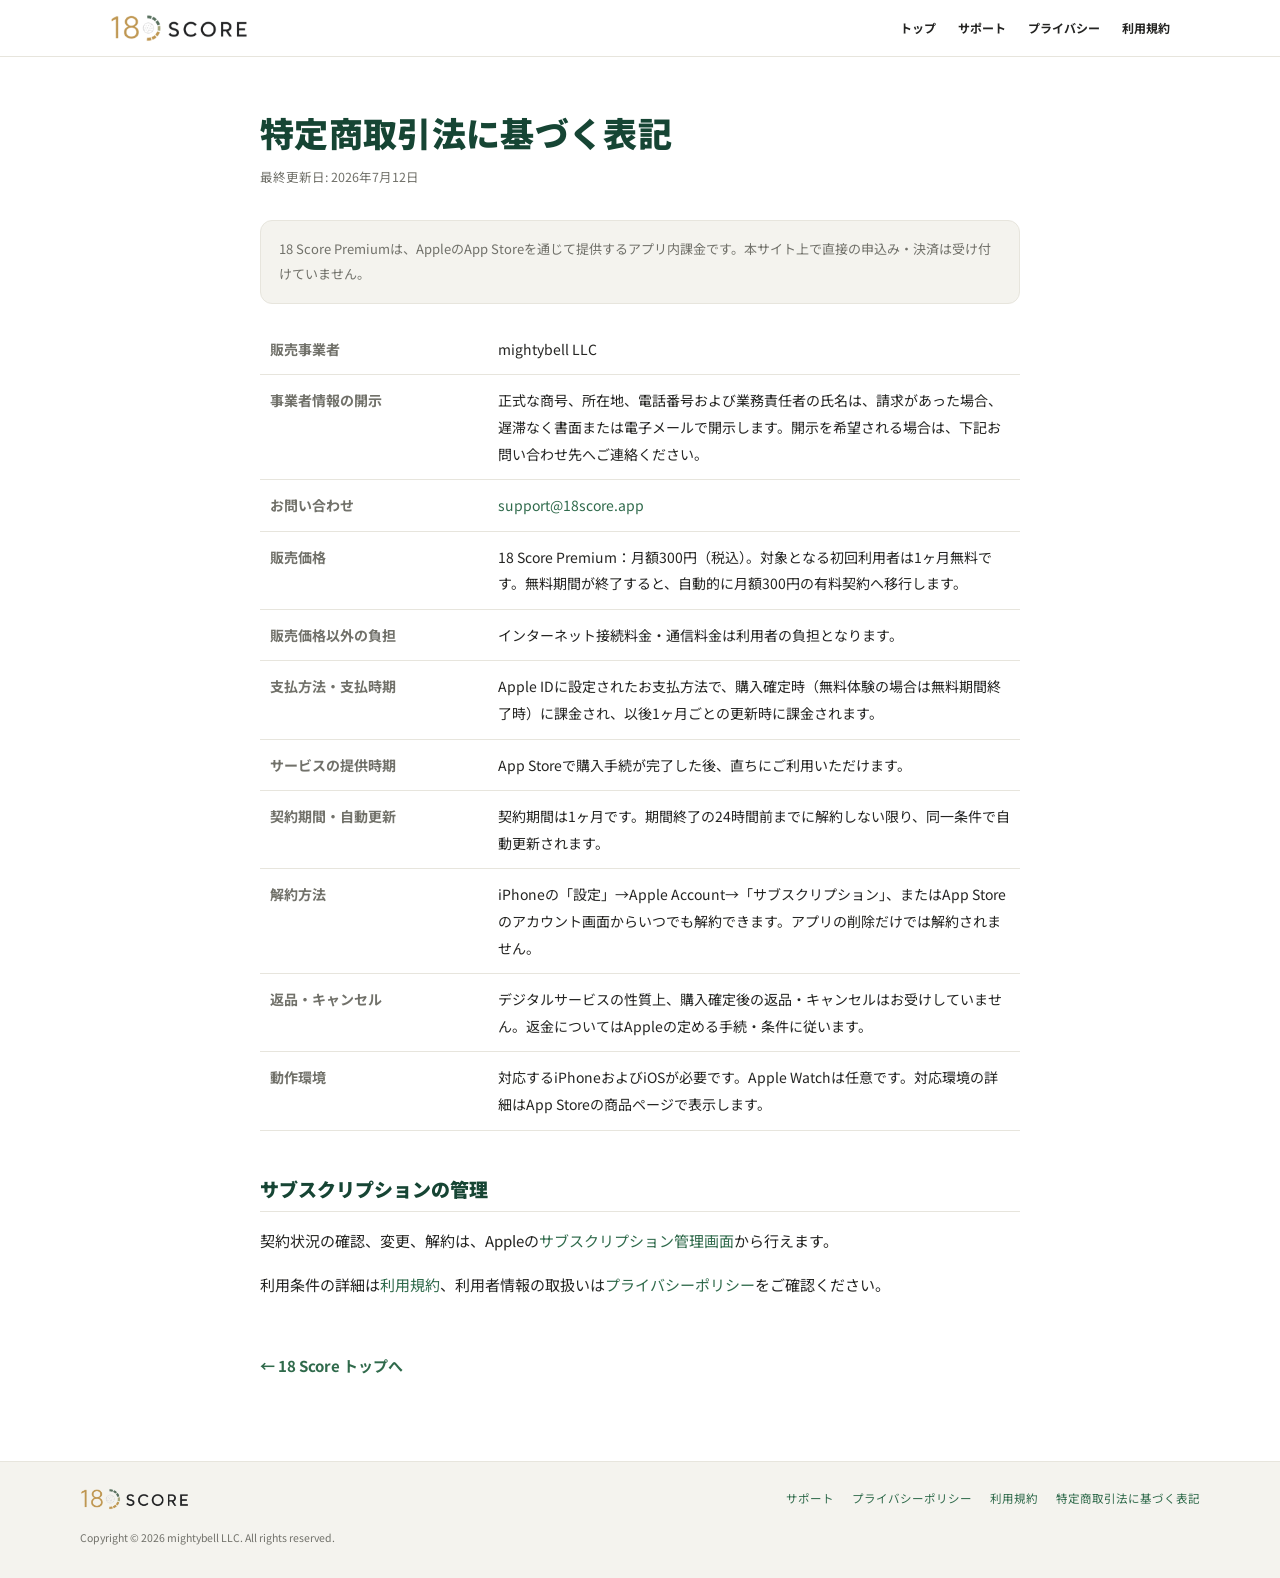
==== commerce/index.html @ 4dce4f88 "site: 社名をmightybell LLCに統一・特商法表記をミニマム化(代表者名を請求開示方式へ)・ライセンスページ削除 Co-Authored-By: Claude Fable 5 <nore" ====
<!doctype html>
<html lang="ja">
<head>
  <meta charset="utf-8">
  <meta name="viewport" content="width=device-width,initial-scale=1">
  <title>特定商取引法に基づく表記｜18 Score</title>
  <meta name="description" content="18 Score Premiumの料金、支払方法、自動更新、解約方法など、特定商取引法に基づく表示事項。">
  <link rel="icon" href="../../design/app_icon_ios_1024.png">
<link rel="preconnect" href="https://fonts.googleapis.com">
<link rel="preconnect" href="https://fonts.gstatic.com" crossorigin>
<link href="https://fonts.googleapis.com/css2?family=Noto+Sans+JP:wght@400;500;700;900&display=swap" rel="stylesheet">
<link rel="stylesheet" href="../assets/style.css">
</head>
<body>
  <header class="site-header">
  <div class="inner">
    <a class="brand-logo" href="../" aria-label="18 Score トップ"><img src="../assets/lp/logo.png" alt="18 Score"></a>
    <nav class="top-nav" aria-label="ページメニュー">
      <a href="../">トップ</a>
      <a href="../support/">サポート</a>
      <a href="../privacy/">プライバシー</a>
      <a href="../terms/">利用規約</a>
    </nav>
  </div>
</header>

  <main>
    <h1>特定商取引法に基づく表記</h1>
    <p class="updated">最終更新日: 2026年7月12日</p>
    <p class="note">18 Score Premiumは、AppleのApp Storeを通じて提供するアプリ内課金です。本サイト上で直接の申込み・決済は受け付けていません。</p>

    <table>
      <tr><th>販売事業者</th><td>mightybell LLC</td></tr>
      <tr><th>事業者情報の開示</th><td>正式な商号、所在地、電話番号および業務責任者の氏名は、請求があった場合、遅滞なく書面または電子メールで開示します。開示を希望される場合は、下記お問い合わせ先へご連絡ください。</td></tr>
      <tr><th>お問い合わせ</th><td><a href="mailto:support@18score.app?subject=%E7%89%B9%E5%AE%9A%E5%95%86%E5%8F%96%E5%BC%95%E6%B3%95%E3%81%AB%E5%9F%BA%E3%81%A5%E3%81%8F%E8%A1%A8%E7%A4%BA%E4%BA%8B%E9%A0%85%E3%81%AE%E9%96%8B%E7%A4%BA%E8%AB%8B%E6%B1%82">support@18score.app</a></td></tr>
      <tr><th>販売価格</th><td>18 Score Premium：月額300円（税込）。対象となる初回利用者は1ヶ月無料です。無料期間が終了すると、自動的に月額300円の有料契約へ移行します。</td></tr>
      <tr><th>販売価格以外の負担</th><td>インターネット接続料金・通信料金は利用者の負担となります。</td></tr>
      <tr><th>支払方法・支払時期</th><td>Apple IDに設定されたお支払方法で、購入確定時（無料体験の場合は無料期間終了時）に課金され、以後1ヶ月ごとの更新時に課金されます。</td></tr>
      <tr><th>サービスの提供時期</th><td>App Storeで購入手続が完了した後、直ちにご利用いただけます。</td></tr>
      <tr><th>契約期間・自動更新</th><td>契約期間は1ヶ月です。期間終了の24時間前までに解約しない限り、同一条件で自動更新されます。</td></tr>
      <tr><th>解約方法</th><td>iPhoneの「設定」→Apple Account→「サブスクリプション」、またはApp Storeのアカウント画面からいつでも解約できます。アプリの削除だけでは解約されません。</td></tr>
      <tr><th>返品・キャンセル</th><td>デジタルサービスの性質上、購入確定後の返品・キャンセルはお受けしていません。返金についてはAppleの定める手続・条件に従います。</td></tr>
      <tr><th>動作環境</th><td>対応するiPhoneおよびiOSが必要です。Apple Watchは任意です。対応環境の詳細はApp Storeの商品ページで表示します。</td></tr>
    </table>

    <h2>サブスクリプションの管理</h2>
    <p>契約状況の確認、変更、解約は、Appleの<a href="https://apps.apple.com/account/subscriptions">サブスクリプション管理画面</a>から行えます。</p>
    <p>利用条件の詳細は<a href="../terms/">利用規約</a>、利用者情報の取扱いは<a href="../privacy/">プライバシーポリシー</a>をご確認ください。</p>

    <a class="back-link" href="../">&larr; 18 Score トップへ</a>
  </main>

  <footer class="site-footer">
  <div class="inner">
    <img src="../assets/lp/logo.png" alt="18 Score">
    <nav class="footer-nav" aria-label="サポート・法務">
      <a href="../support/">サポート</a>
      <a href="../privacy/">プライバシーポリシー</a>
      <a href="../terms/">利用規約</a>
      <a href="../commerce/">特定商取引法に基づく表記</a>
    </nav>
    <div class="footer-copy">Copyright &copy; 2026 mightybell LLC. All rights reserved.</div>
  </div>
</footer>
</body>
</html>
---- assets/style.css ----
/* 18 Score サポート・法務ページ共通スタイル（トップページのLPデザインに準拠） */
:root{
  --green:#164534; --gold:#c9a24a; --btn:#2f6a4b;
  --ink:#242422; --muted:#71716a; --bg:#f4f3ee; --line:#e7e5dd;
  --reading-width:760px;
}
*{box-sizing:border-box}
html{scroll-behavior:smooth;-webkit-text-size-adjust:100%}
body{margin:0;background:#fff;color:var(--ink);font-family:-apple-system,BlinkMacSystemFont,'SF Pro JP','SF Pro Text','Hiragino Sans','Hiragino Kaku Gothic ProN','Noto Sans JP',sans-serif;font-size:15px;line-height:1.9;-webkit-font-smoothing:antialiased}
img{max-width:100%}
a{color:var(--btn);text-decoration:none}
a:hover{color:var(--green);text-decoration:underline}
a:focus-visible{outline:3px solid rgba(201,162,74,.5);outline-offset:3px}

/* ---------- header ---------- */
.site-header{position:sticky;top:0;z-index:50;background:#fff;border-bottom:1px solid var(--line)}
.site-header .inner{max-width:1120px;margin:0 auto;padding:14px 30px;display:flex;align-items:center;justify-content:space-between;gap:20px}
.brand-logo{display:inline-flex;align-items:center}
.brand-logo img{display:block;height:28px;width:auto}
.top-nav{display:flex;align-items:center;gap:22px;flex-wrap:wrap}
.top-nav a{color:var(--ink);font-size:12px;font-weight:700;white-space:nowrap}
.top-nav a:hover{color:var(--green);text-decoration:none}

/* ---------- main（読みものページ） ---------- */
main{width:min(calc(100% - 40px),var(--reading-width));margin:0 auto;padding:52px 0 80px}
main h1{margin:0 0 8px;font-size:clamp(26px,4.5vw,34px);line-height:1.4;font-weight:900;color:var(--green);letter-spacing:.01em}
main h2{margin:44px 0 14px;padding-bottom:8px;border-bottom:1px solid var(--line);font-size:19px;line-height:1.5;font-weight:900;color:var(--green)}
.lede{color:var(--muted);font-size:16px}
.updated{margin:0 0 32px;color:var(--muted);font-size:12.5px}
ul.plain,ol.plain{padding-left:1.4rem}
.plain li{margin:7px 0}
.faq dt{margin-top:22px;font-weight:800}
.faq dd{margin:5px 0 0;color:var(--muted)}
.note{margin:20px 0;padding:16px 18px;border:1px solid var(--line);border-radius:12px;color:var(--muted);background:var(--bg);font-size:13px}
table{width:100%;margin:20px 0;border-collapse:collapse;font-size:14px}
th,td{padding:12px 10px;text-align:left;vertical-align:top;border-bottom:1px solid var(--line)}
th{width:30%;color:var(--muted);font-weight:700}
.mail-cta{display:inline-flex;margin:16px 0;padding:12px 22px;border-radius:8px;color:#fff;background:var(--btn);font-weight:700;box-shadow:0 4px 12px rgba(47,107,75,.28)}
.mail-cta:hover{color:#fff;background:var(--green);text-decoration:none}
.back-link{display:inline-block;margin-top:38px;font-weight:700}
.card-links{display:grid;gap:12px;padding:0;margin:28px 0;list-style:none}
.card-links a{display:block;padding:17px 20px;color:var(--ink);border:1px solid var(--line);border-radius:12px;background:#fff;font-weight:700}
.card-links a:hover{border-color:var(--gold);text-decoration:none}
.card-links span{display:block;color:var(--muted);font-size:12px;font-weight:400}

/* ---------- footer ---------- */
.site-footer{background:var(--bg);border-top:1px solid var(--line);padding:26px 30px 30px}
.site-footer .inner{max-width:1120px;margin:0 auto;display:flex;flex-wrap:wrap;gap:14px 24px;align-items:center;justify-content:space-between}
.site-footer .inner>img{height:22px;width:auto}
.footer-nav{display:flex;flex-wrap:wrap;gap:6px 18px;font-size:11.5px}
.footer-nav a:hover{text-decoration:none}
.footer-copy{width:100%;font-size:10.5px;color:var(--muted);margin-top:4px}

@media(max-width:640px){
  .site-header .inner{padding:12px 18px}
  .top-nav{gap:12px}
  .top-nav a{font-size:11px}
  main{padding:40px 0 64px}
  th{width:34%}
  .site-footer{padding:22px 18px 26px}
}
@media(prefers-reduced-motion:reduce){html{scroll-behavior:auto}}
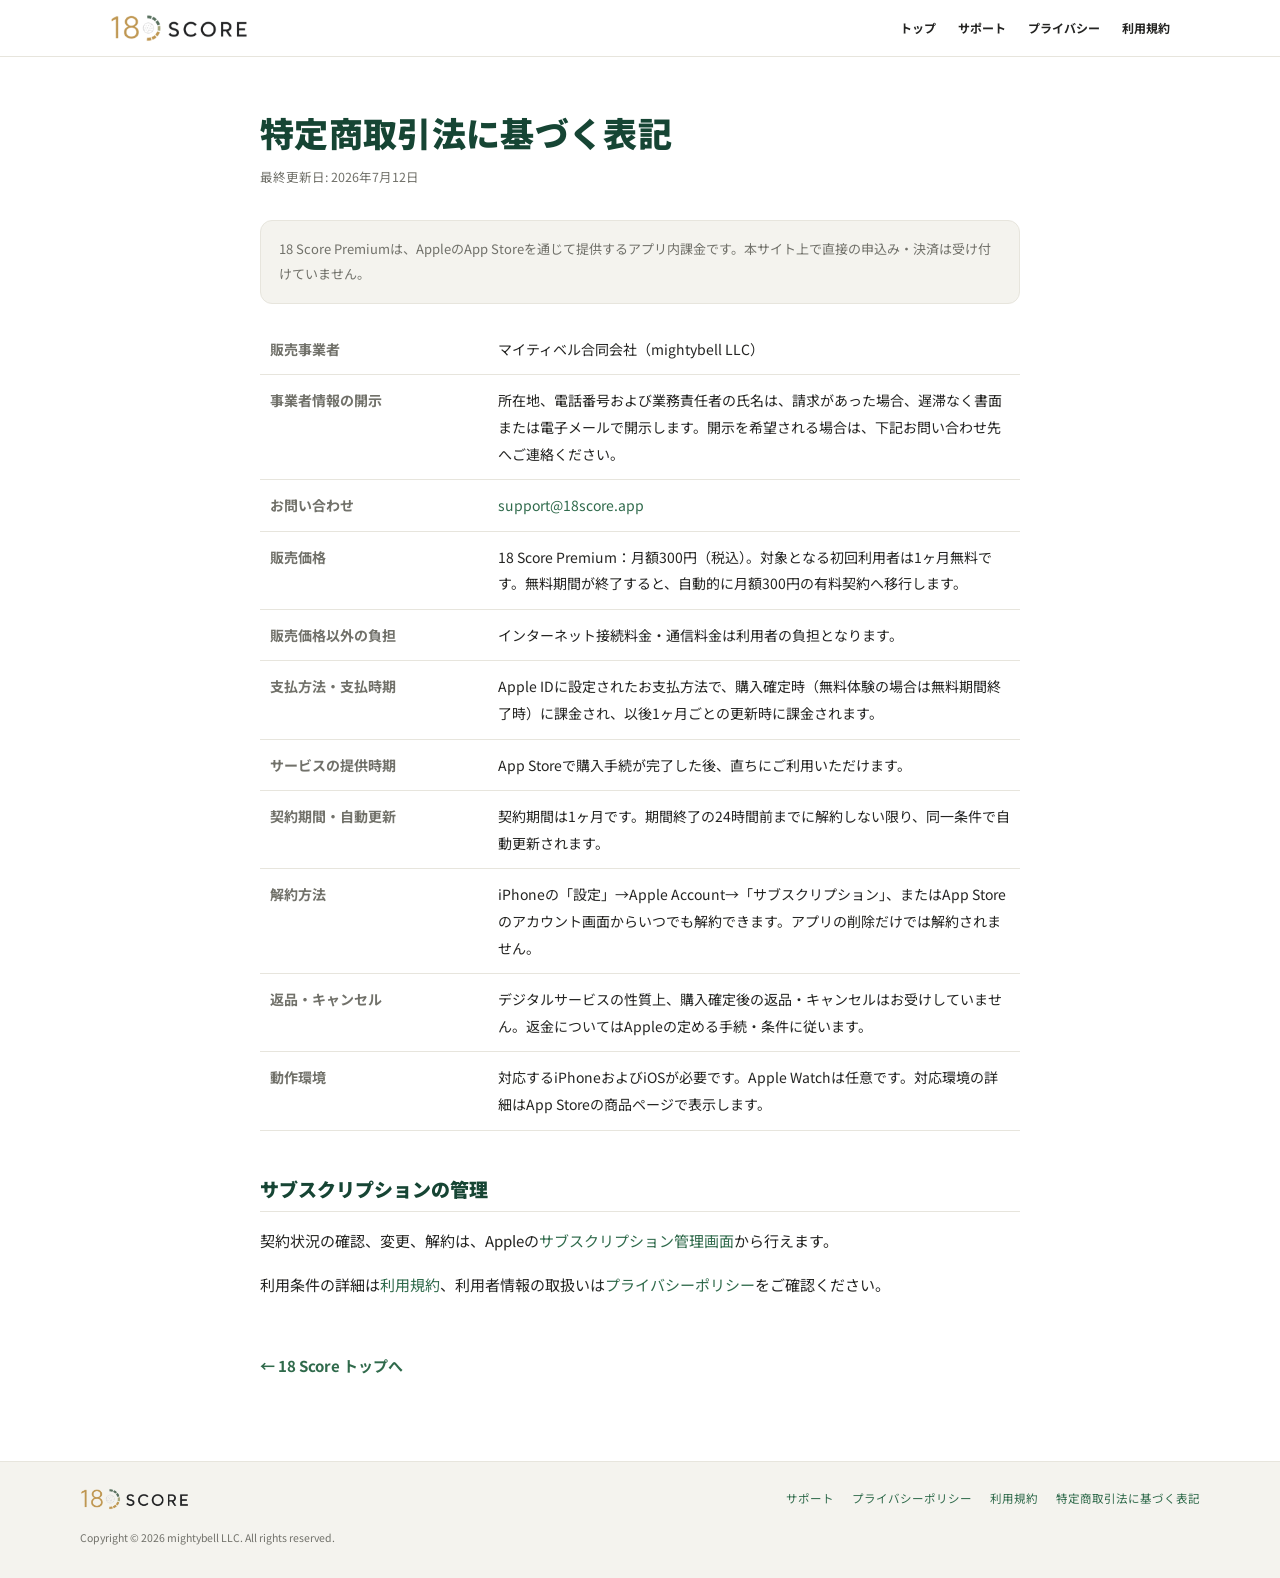
==== commit d9dea4d8: "site: 特商法表記の販売事業者に登記名マイティベル合同会社を記載 Co-Authored-By: Claude Fable 5 <noreply@anthropic.com>" ====
--- a/commerce/index.html
+++ b/commerce/index.html
@@ -30,8 +30,8 @@
     <p class="note">18 Score Premiumは、AppleのApp Storeを通じて提供するアプリ内課金です。本サイト上で直接の申込み・決済は受け付けていません。</p>
 
     <table>
-      <tr><th>販売事業者</th><td>mightybell LLC</td></tr>
-      <tr><th>事業者情報の開示</th><td>正式な商号、所在地、電話番号および業務責任者の氏名は、請求があった場合、遅滞なく書面または電子メールで開示します。開示を希望される場合は、下記お問い合わせ先へご連絡ください。</td></tr>
+      <tr><th>販売事業者</th><td>マイティベル合同会社（mightybell LLC）</td></tr>
+      <tr><th>事業者情報の開示</th><td>所在地、電話番号および業務責任者の氏名は、請求があった場合、遅滞なく書面または電子メールで開示します。開示を希望される場合は、下記お問い合わせ先へご連絡ください。</td></tr>
       <tr><th>お問い合わせ</th><td><a href="mailto:support@18score.app?subject=%E7%89%B9%E5%AE%9A%E5%95%86%E5%8F%96%E5%BC%95%E6%B3%95%E3%81%AB%E5%9F%BA%E3%81%A5%E3%81%8F%E8%A1%A8%E7%A4%BA%E4%BA%8B%E9%A0%85%E3%81%AE%E9%96%8B%E7%A4%BA%E8%AB%8B%E6%B1%82">support@18score.app</a></td></tr>
       <tr><th>販売価格</th><td>18 Score Premium：月額300円（税込）。対象となる初回利用者は1ヶ月無料です。無料期間が終了すると、自動的に月額300円の有料契約へ移行します。</td></tr>
       <tr><th>販売価格以外の負担</th><td>インターネット接続料金・通信料金は利用者の負担となります。</td></tr>
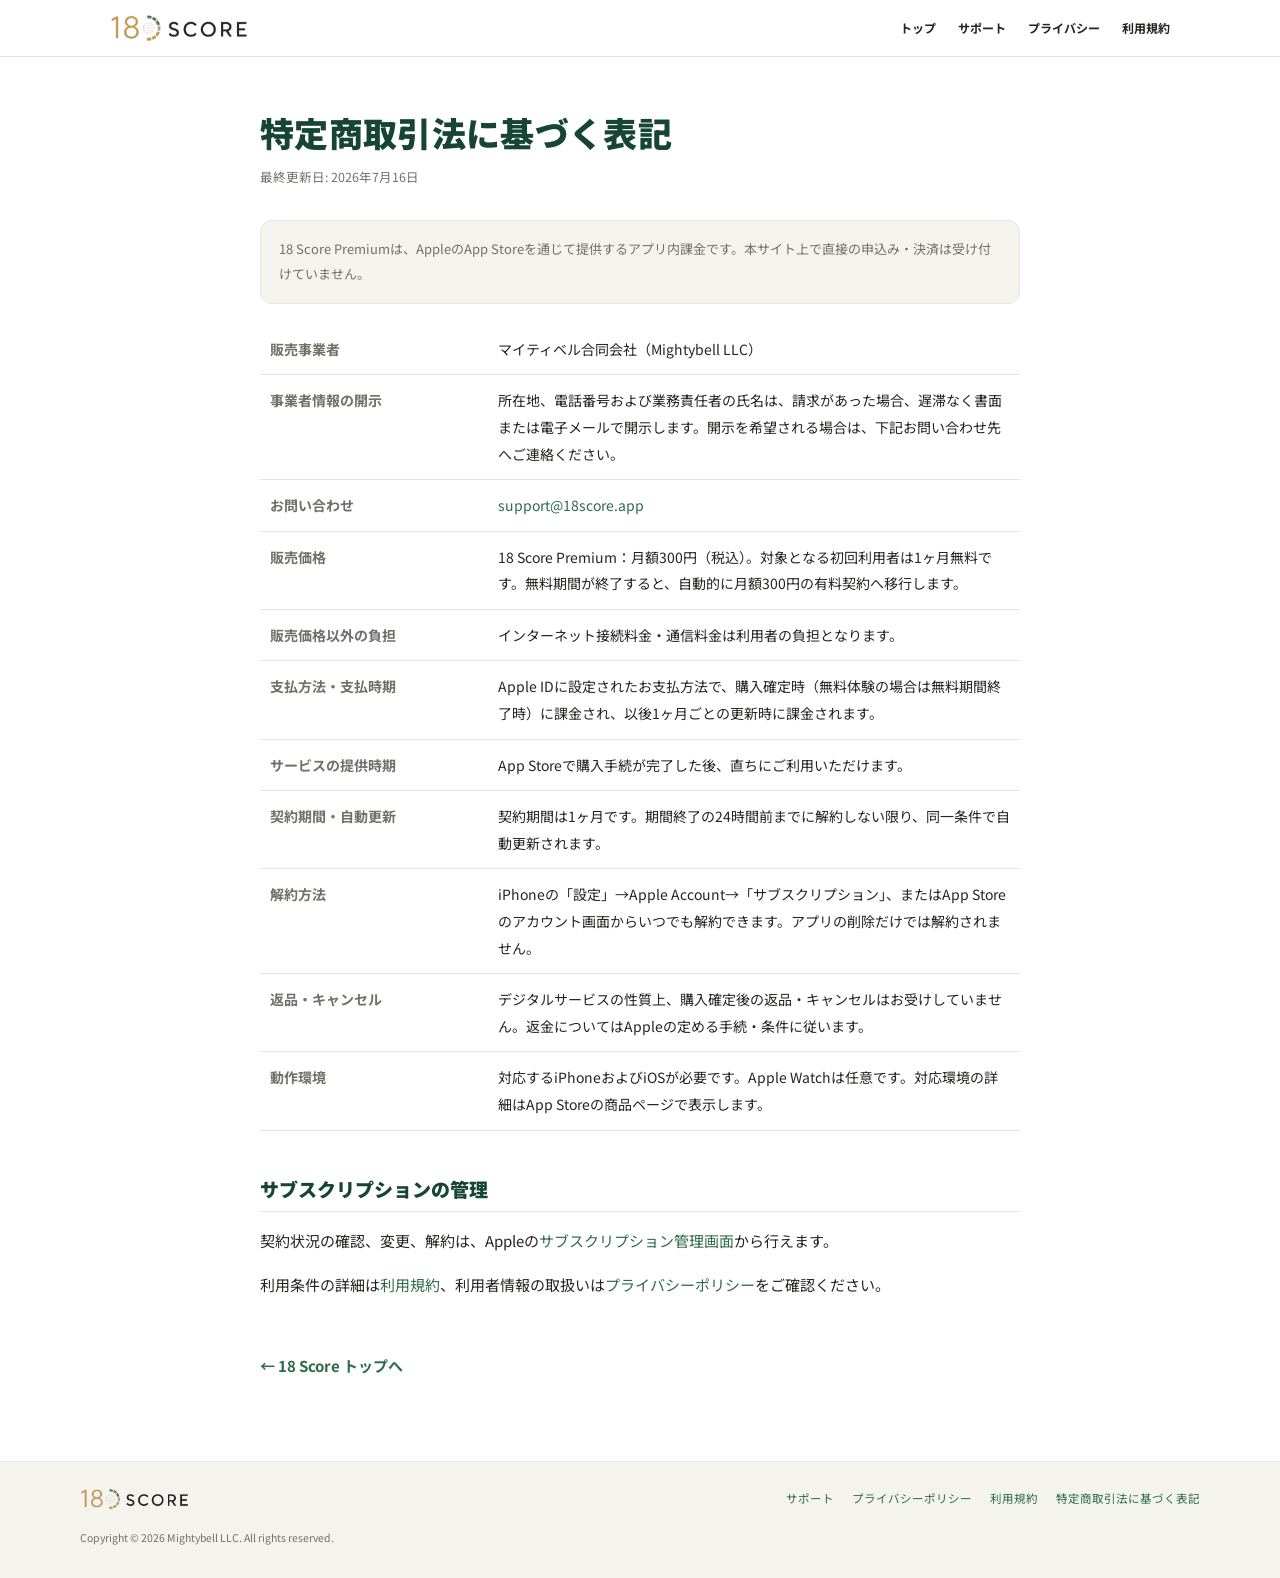
==== commit 3a7c4d92: "法務: 英語社名をMightybell LLCに統一(特商法は登記名マイティベル合同会社を保持)・改定日更新" ====
--- a/commerce/index.html
+++ b/commerce/index.html
@@ -26,11 +26,11 @@
 
   <main>
     <h1>特定商取引法に基づく表記</h1>
-    <p class="updated">最終更新日: 2026年7月12日</p>
+    <p class="updated">最終更新日: 2026年7月16日</p>
     <p class="note">18 Score Premiumは、AppleのApp Storeを通じて提供するアプリ内課金です。本サイト上で直接の申込み・決済は受け付けていません。</p>
 
     <table>
-      <tr><th>販売事業者</th><td>マイティベル合同会社（mightybell LLC）</td></tr>
+      <tr><th>販売事業者</th><td>マイティベル合同会社（Mightybell LLC）</td></tr>
       <tr><th>事業者情報の開示</th><td>所在地、電話番号および業務責任者の氏名は、請求があった場合、遅滞なく書面または電子メールで開示します。開示を希望される場合は、下記お問い合わせ先へご連絡ください。</td></tr>
       <tr><th>お問い合わせ</th><td><a href="mailto:support@18score.app?subject=%E7%89%B9%E5%AE%9A%E5%95%86%E5%8F%96%E5%BC%95%E6%B3%95%E3%81%AB%E5%9F%BA%E3%81%A5%E3%81%8F%E8%A1%A8%E7%A4%BA%E4%BA%8B%E9%A0%85%E3%81%AE%E9%96%8B%E7%A4%BA%E8%AB%8B%E6%B1%82">support@18score.app</a></td></tr>
       <tr><th>販売価格</th><td>18 Score Premium：月額300円（税込）。対象となる初回利用者は1ヶ月無料です。無料期間が終了すると、自動的に月額300円の有料契約へ移行します。</td></tr>
@@ -59,7 +59,7 @@
       <a href="../terms/">利用規約</a>
       <a href="../commerce/">特定商取引法に基づく表記</a>
     </nav>
-    <div class="footer-copy">Copyright &copy; 2026 mightybell LLC. All rights reserved.</div>
+    <div class="footer-copy">Copyright &copy; 2026 Mightybell LLC. All rights reserved.</div>
   </div>
 </footer>
 </body>
--- a/assets/style.css
+++ b/assets/style.css
@@ -38,6 +38,30 @@
 .mail-cta{display:inline-flex;margin:16px 0;padding:12px 22px;border-radius:8px;color:#fff;background:var(--btn);font-weight:700;box-shadow:0 4px 12px rgba(47,107,75,.28)}
 .mail-cta:hover{color:#fff;background:var(--green);text-decoration:none}
 .back-link{display:inline-block;margin-top:38px;font-weight:700}
+.form-embed{margin:24px 0 8px;border:1px solid var(--line);border-radius:14px;overflow:hidden;background:#fff;box-shadow:0 6px 18px rgba(0,0,0,.05)}
+.form-embed iframe{display:block;width:100%;height:860px;border:0}
+
+/* ---------- 事前登録フォーム（自前） ---------- */
+.su-form{margin:26px 0 10px;padding:24px 24px 18px;background:#fff;border:1px solid var(--line);border-radius:14px;box-shadow:0 6px 18px rgba(0,0,0,.05);max-width:560px}
+.su-label{display:block;font-size:13px;font-weight:800;color:var(--green);margin:16px 0 7px}
+.su-form .su-label:first-child{margin-top:0}
+.su-input{width:100%;padding:12px 14px;font-size:16px;border:1.5px solid var(--line);border-radius:8px;background:#fff;color:var(--ink)}
+.su-input:focus{outline:none;border-color:var(--btn);box-shadow:0 0 0 3px rgba(47,107,75,.12)}
+.su-radios{display:flex;gap:8px;flex-wrap:wrap}
+.su-radios label{position:relative;cursor:pointer}
+.su-radios input{position:absolute;opacity:0;pointer-events:none}
+.su-radios span{display:inline-block;padding:9px 20px;border:1.5px solid var(--line);border-radius:22px;font-size:14px;font-weight:700;color:var(--ink);background:#fff}
+.su-radios input:checked+span{background:var(--btn);border-color:var(--btn);color:#fff}
+.su-radios input:focus-visible+span{outline:3px solid rgba(201,162,74,.5);outline-offset:2px}
+.su-submit{width:100%;margin-top:20px;padding:14px;background:var(--btn);color:#fff;border:0;border-radius:8px;font-weight:800;font-size:15px;cursor:pointer;box-shadow:0 4px 12px rgba(47,107,75,.28);font-family:inherit}
+.su-submit:hover{background:var(--green)}
+.su-submit:disabled{opacity:.6;cursor:default}
+.su-hp{position:absolute;left:-9999px;width:1px;height:1px;opacity:0}
+.su-privacy{margin:12px 0 0;font-size:11.5px;color:var(--muted);line-height:1.7}
+.su-field-error{margin:6px 0 0;font-size:12px;color:#b23c17;font-weight:700}
+.su-done{margin:26px 0 10px;padding:26px 24px;background:#f1f5f2;border:1px solid #cfe0d5;border-radius:14px;max-width:560px}
+.su-done b{font-size:16px;color:var(--green)}
+.su-done p{margin:6px 0 0;font-size:13.5px;color:var(--ink)}
 .card-links{display:grid;gap:12px;padding:0;margin:28px 0;list-style:none}
 .card-links a{display:block;padding:17px 20px;color:var(--ink);border:1px solid var(--line);border-radius:12px;background:#fff;font-weight:700}
 .card-links a:hover{border-color:var(--gold);text-decoration:none}
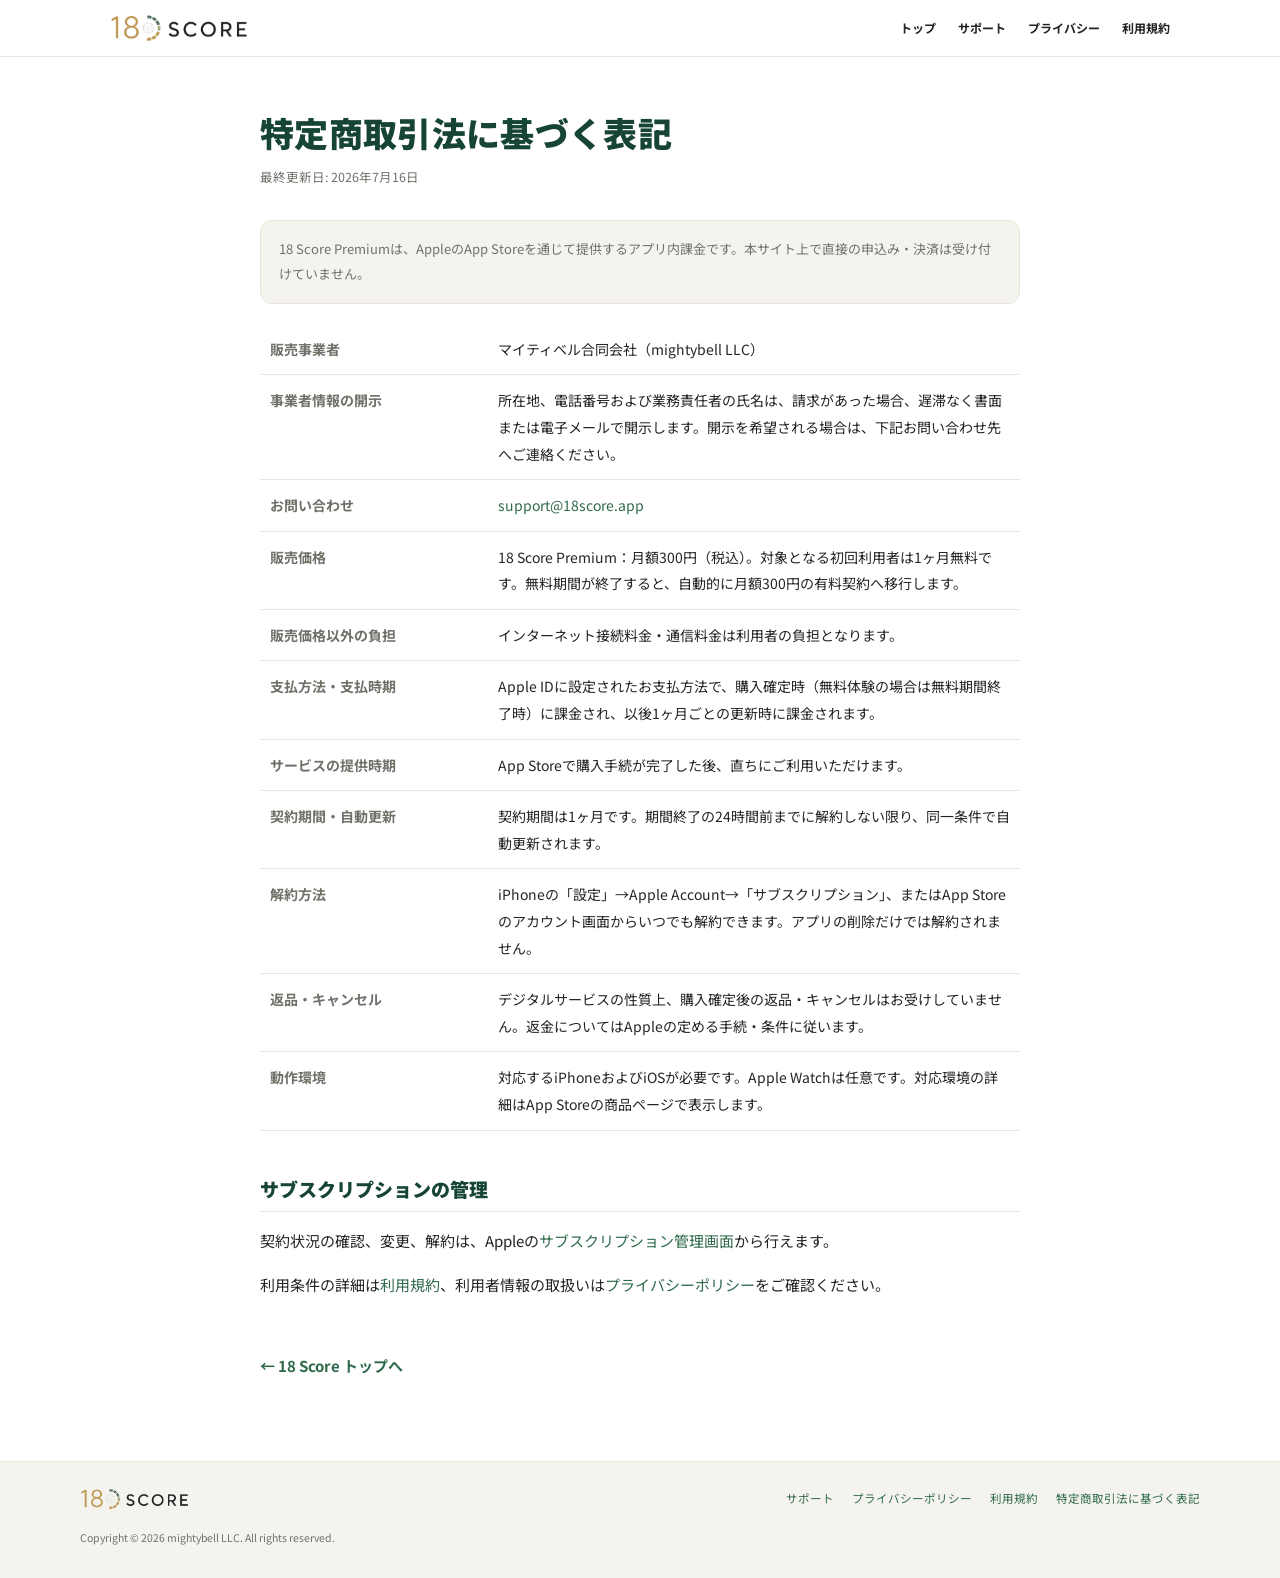
==== commit e9497e10: "法務(web): 英語社名を小文字 mightybell LLC に統一・プライバシー第7項をベンダー名なしの最小記述に圧縮 Co-Authored-By: Claude Opus 4.8 <nore" ====
--- a/commerce/index.html
+++ b/commerce/index.html
@@ -30,7 +30,7 @@
     <p class="note">18 Score Premiumは、AppleのApp Storeを通じて提供するアプリ内課金です。本サイト上で直接の申込み・決済は受け付けていません。</p>
 
     <table>
-      <tr><th>販売事業者</th><td>マイティベル合同会社（Mightybell LLC）</td></tr>
+      <tr><th>販売事業者</th><td>マイティベル合同会社（mightybell LLC）</td></tr>
       <tr><th>事業者情報の開示</th><td>所在地、電話番号および業務責任者の氏名は、請求があった場合、遅滞なく書面または電子メールで開示します。開示を希望される場合は、下記お問い合わせ先へご連絡ください。</td></tr>
       <tr><th>お問い合わせ</th><td><a href="mailto:support@18score.app?subject=%E7%89%B9%E5%AE%9A%E5%95%86%E5%8F%96%E5%BC%95%E6%B3%95%E3%81%AB%E5%9F%BA%E3%81%A5%E3%81%8F%E8%A1%A8%E7%A4%BA%E4%BA%8B%E9%A0%85%E3%81%AE%E9%96%8B%E7%A4%BA%E8%AB%8B%E6%B1%82">support@18score.app</a></td></tr>
       <tr><th>販売価格</th><td>18 Score Premium：月額300円（税込）。対象となる初回利用者は1ヶ月無料です。無料期間が終了すると、自動的に月額300円の有料契約へ移行します。</td></tr>
@@ -59,7 +59,7 @@
       <a href="../terms/">利用規約</a>
       <a href="../commerce/">特定商取引法に基づく表記</a>
     </nav>
-    <div class="footer-copy">Copyright &copy; 2026 Mightybell LLC. All rights reserved.</div>
+    <div class="footer-copy">Copyright &copy; 2026 mightybell LLC. All rights reserved.</div>
   </div>
 </footer>
 </body>
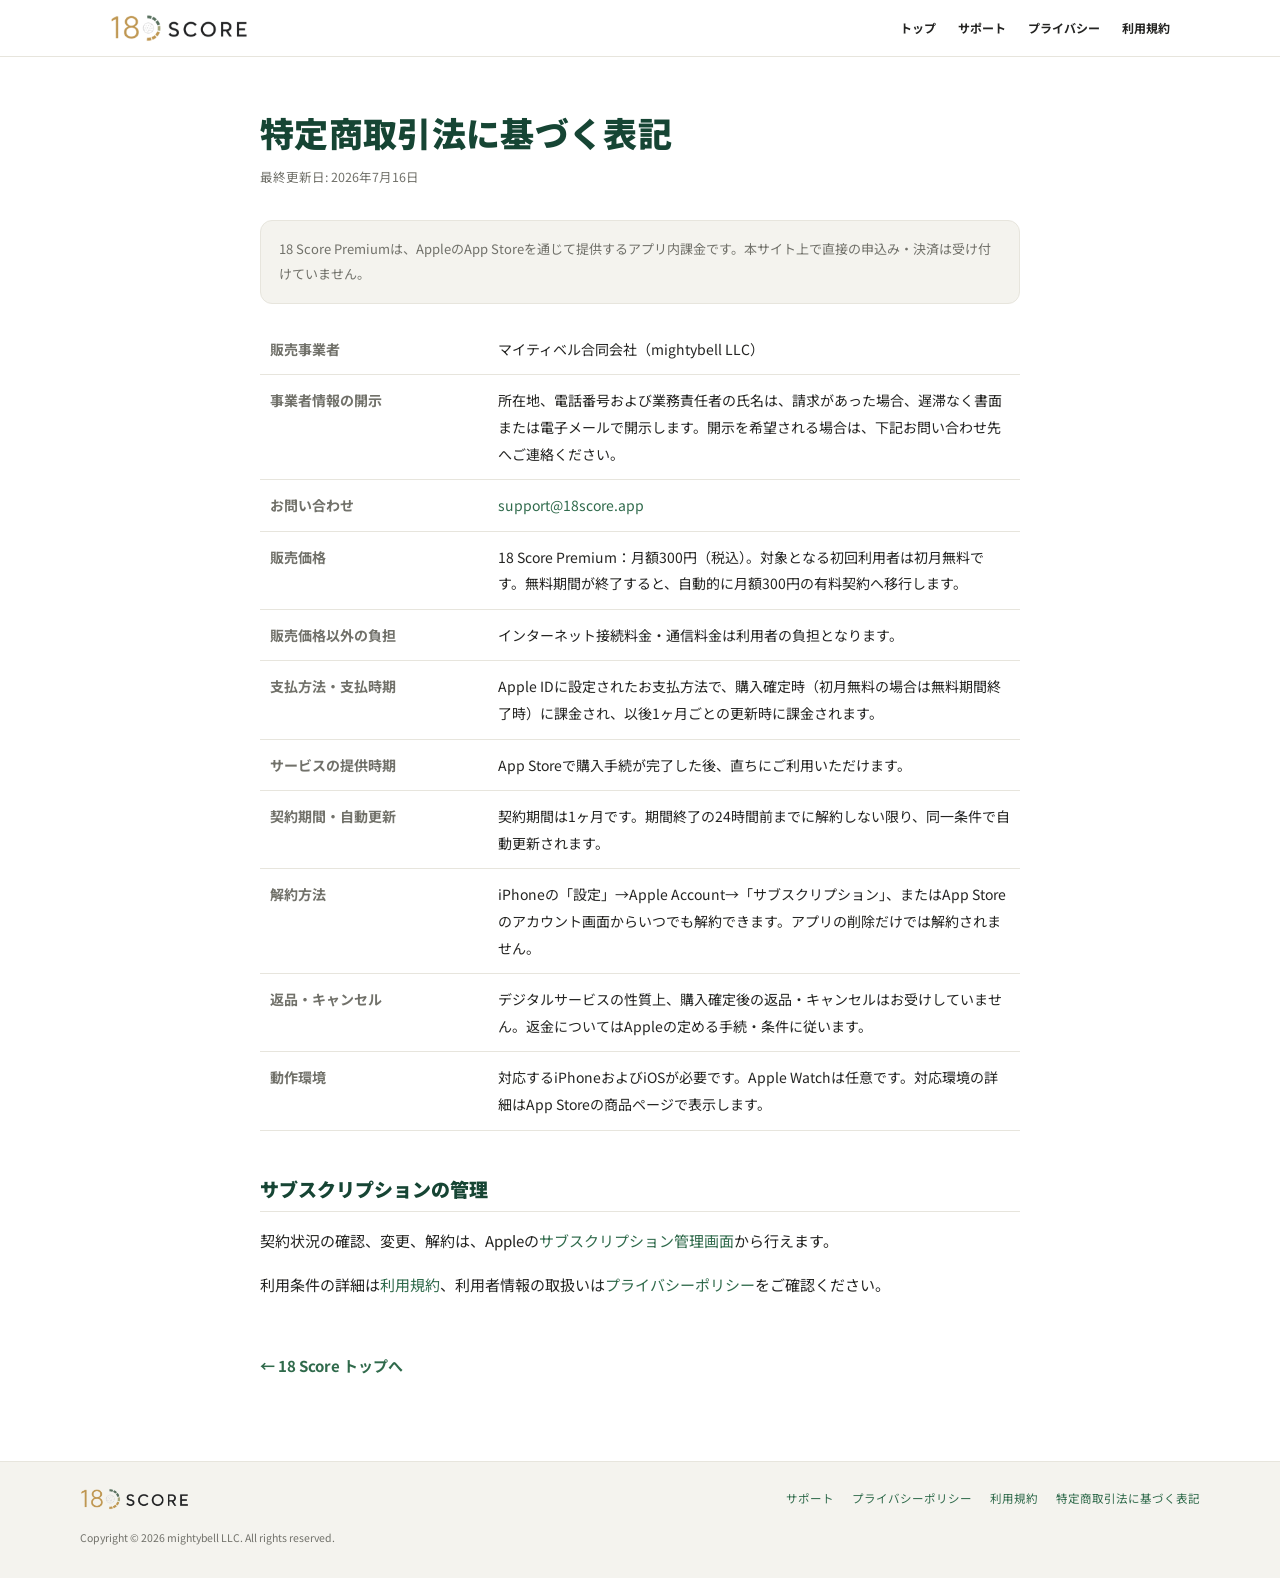
==== commit 73666840: "無料期間の表記を「初月無料」に統一（サイト4箇所＋アプリ2箇所） 公開中のサイトに4通りの言い方が並存していた（トップ=初月無料（初回のみ）／ 特商法・サポート=1ヶ月無料／規約=1ヶ月の無料体験）た" ====
--- a/commerce/index.html
+++ b/commerce/index.html
@@ -5,7 +5,8 @@
   <meta name="viewport" content="width=device-width,initial-scale=1">
   <title>特定商取引法に基づく表記｜18 Score</title>
   <meta name="description" content="18 Score Premiumの料金、支払方法、自動更新、解約方法など、特定商取引法に基づく表示事項。">
-  <link rel="icon" href="../../design/app_icon_ios_1024.png">
+  <link rel="icon" href="../assets/favicon-32.png">
+  <link rel="apple-touch-icon" href="../assets/apple-touch-icon.png">
 <link rel="preconnect" href="https://fonts.googleapis.com">
 <link rel="preconnect" href="https://fonts.gstatic.com" crossorigin>
 <link href="https://fonts.googleapis.com/css2?family=Noto+Sans+JP:wght@400;500;700;900&display=swap" rel="stylesheet">
@@ -33,9 +34,9 @@
       <tr><th>販売事業者</th><td>マイティベル合同会社（mightybell LLC）</td></tr>
       <tr><th>事業者情報の開示</th><td>所在地、電話番号および業務責任者の氏名は、請求があった場合、遅滞なく書面または電子メールで開示します。開示を希望される場合は、下記お問い合わせ先へご連絡ください。</td></tr>
       <tr><th>お問い合わせ</th><td><a href="mailto:support@18score.app?subject=%E7%89%B9%E5%AE%9A%E5%95%86%E5%8F%96%E5%BC%95%E6%B3%95%E3%81%AB%E5%9F%BA%E3%81%A5%E3%81%8F%E8%A1%A8%E7%A4%BA%E4%BA%8B%E9%A0%85%E3%81%AE%E9%96%8B%E7%A4%BA%E8%AB%8B%E6%B1%82">support@18score.app</a></td></tr>
-      <tr><th>販売価格</th><td>18 Score Premium：月額300円（税込）。対象となる初回利用者は1ヶ月無料です。無料期間が終了すると、自動的に月額300円の有料契約へ移行します。</td></tr>
+      <tr><th>販売価格</th><td>18 Score Premium：月額300円（税込）。対象となる初回利用者は初月無料です。無料期間が終了すると、自動的に月額300円の有料契約へ移行します。</td></tr>
       <tr><th>販売価格以外の負担</th><td>インターネット接続料金・通信料金は利用者の負担となります。</td></tr>
-      <tr><th>支払方法・支払時期</th><td>Apple IDに設定されたお支払方法で、購入確定時（無料体験の場合は無料期間終了時）に課金され、以後1ヶ月ごとの更新時に課金されます。</td></tr>
+      <tr><th>支払方法・支払時期</th><td>Apple IDに設定されたお支払方法で、購入確定時（初月無料の場合は無料期間終了時）に課金され、以後1ヶ月ごとの更新時に課金されます。</td></tr>
       <tr><th>サービスの提供時期</th><td>App Storeで購入手続が完了した後、直ちにご利用いただけます。</td></tr>
       <tr><th>契約期間・自動更新</th><td>契約期間は1ヶ月です。期間終了の24時間前までに解約しない限り、同一条件で自動更新されます。</td></tr>
       <tr><th>解約方法</th><td>iPhoneの「設定」→Apple Account→「サブスクリプション」、またはApp Storeのアカウント画面からいつでも解約できます。アプリの削除だけでは解約されません。</td></tr>
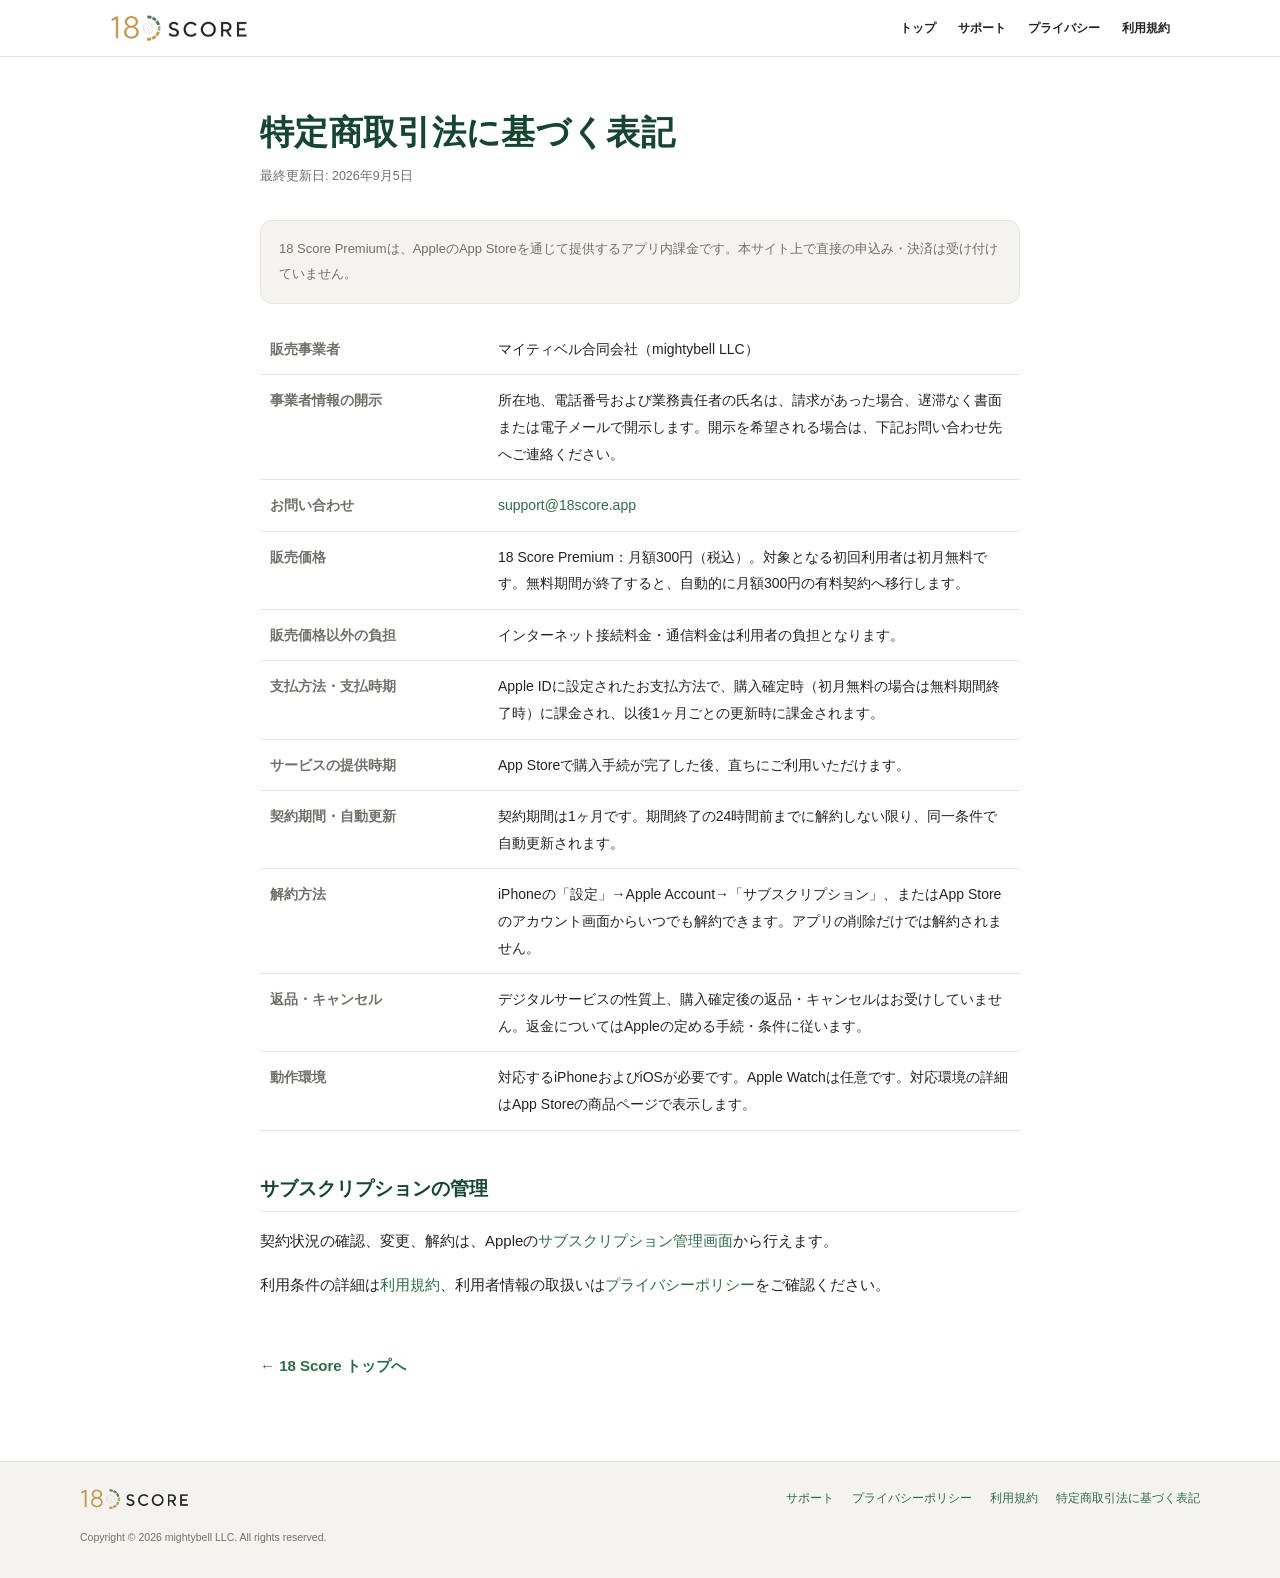
==== commit 89ba6279: "Restore TestFlight signup and site analytics" ====
--- a/commerce/index.html
+++ b/commerce/index.html
@@ -5,11 +5,26 @@
   <meta name="viewport" content="width=device-width,initial-scale=1">
   <title>特定商取引法に基づく表記｜18 Score</title>
   <meta name="description" content="18 Score Premiumの料金、支払方法、自動更新、解約方法など、特定商取引法に基づく表示事項。">
+<link rel="canonical" href="https://18score.app/commerce/">
+<meta property="og:type" content="website">
+<meta property="og:site_name" content="18 Score">
+<meta property="og:locale" content="ja_JP">
+<meta property="og:url" content="https://18score.app/commerce/">
+<meta property="og:title" content="特定商取引法に基づく表記｜18 Score">
+<meta property="og:description" content="18 Score Premiumの料金、支払方法、自動更新、解約方法など、特定商取引法に基づく表示事項。">
+<meta property="og:image" content="https://18score.app/assets/og-card.jpg">
+<meta property="og:image:secure_url" content="https://18score.app/assets/og-card.jpg">
+<meta property="og:image:type" content="image/jpeg">
+<meta property="og:image:width" content="1200">
+<meta property="og:image:height" content="630">
+<meta property="og:image:alt" content="18 Score｜記録はかんたん、分析はおまかせ">
+<meta name="twitter:card" content="summary_large_image">
+<meta name="twitter:title" content="特定商取引法に基づく表記｜18 Score">
+<meta name="twitter:description" content="18 Score Premiumの料金、支払方法、自動更新、解約方法など、特定商取引法に基づく表示事項。">
+<meta name="twitter:image" content="https://18score.app/assets/og-card.jpg">
+<meta name="twitter:image:alt" content="18 Score｜記録はかんたん、分析はおまかせ">
   <link rel="icon" href="../assets/favicon-32.png">
   <link rel="apple-touch-icon" href="../assets/apple-touch-icon.png">
-<link rel="preconnect" href="https://fonts.googleapis.com">
-<link rel="preconnect" href="https://fonts.gstatic.com" crossorigin>
-<link href="https://fonts.googleapis.com/css2?family=Noto+Sans+JP:wght@400;500;700;900&display=swap" rel="stylesheet">
 <link rel="stylesheet" href="../assets/style.css">
 </head>
 <body>
@@ -27,7 +42,7 @@
 
   <main>
     <h1>特定商取引法に基づく表記</h1>
-    <p class="updated">最終更新日: 2026年7月16日</p>
+    <p class="updated">最終更新日: 2026年9月5日</p>
     <p class="note">18 Score Premiumは、AppleのApp Storeを通じて提供するアプリ内課金です。本サイト上で直接の申込み・決済は受け付けていません。</p>
 
     <table>
